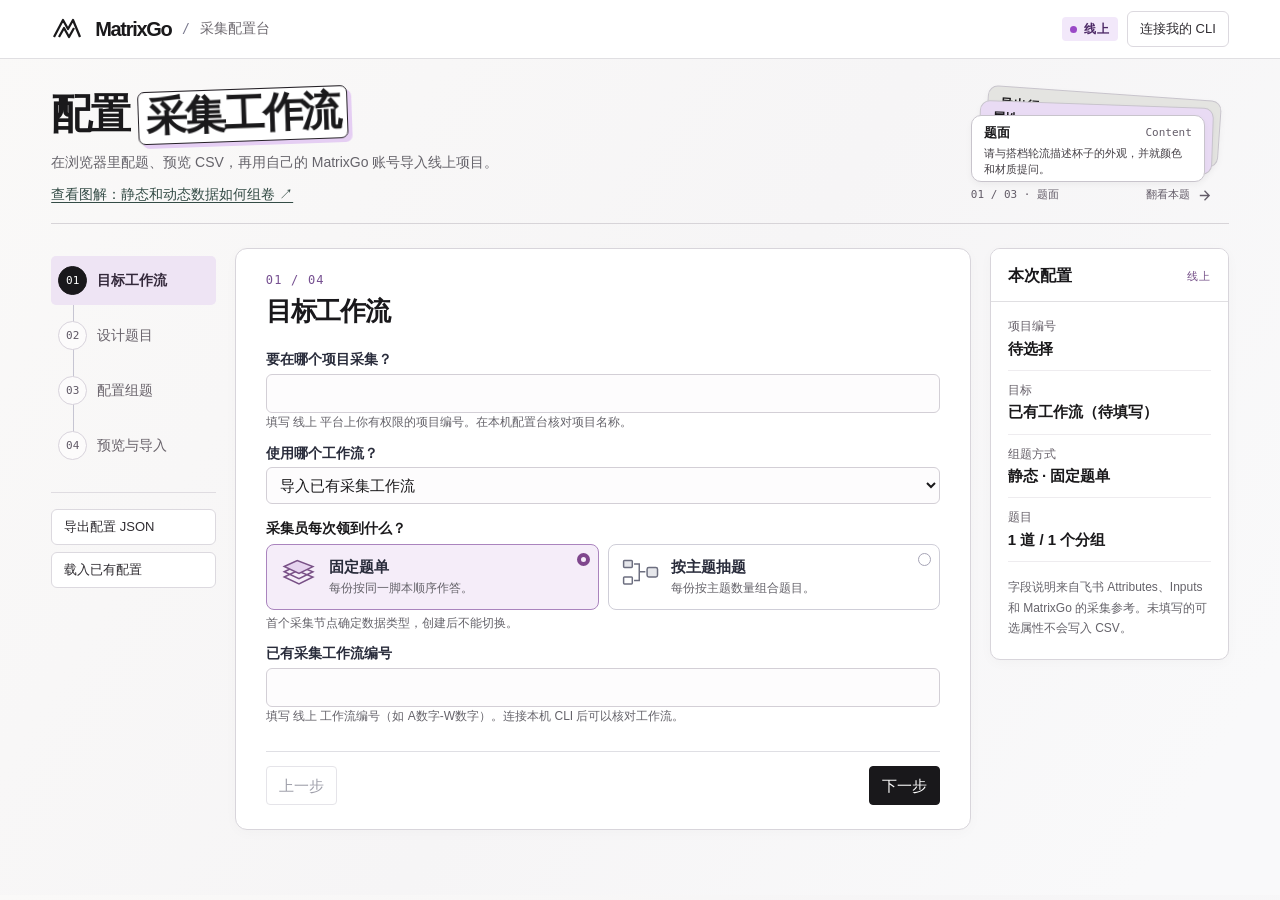
==== index.html @ cb78c06c "Publish collection configuration, personal CLI kit and workflow guide" ====
<!doctype html><html lang="zh-CN"><meta charset="utf-8"><meta name="viewport" content="width=device-width,initial-scale=1"><title>MatrixGo 采集配置台</title><link rel="stylesheet" href="ui.css"><header><div><span class="mark" aria-hidden="true"><svg viewBox="0 0 32 32" fill="none"><path d="M3 24 12 7l5 9 5-9 7 17M8 24l5-9 5 9 5-9" stroke="currentColor" stroke-width="2.25" stroke-linejoin="round"/></svg></span><strong>MatrixGo</strong><i>/</i><span class="brandtxt">采集配置台</span></div><div class="envbar"><span class="devtag"><em></em>线上</span><button id="connection" title="使用本机 MatrixGo">连接我的 CLI</button><button id="history" hidden>执行记录</button></div></header><main><div class="titleband"><div class="title-copy"><h1>配置<span class="paper-title">采集工作流</span></h1><p class="lead">在浏览器里配题、预览 CSV，再用自己的 MatrixGo 账号导入线上项目。</p><a class="guide-link" href="guide/collection/?view=flow" target="_blank" rel="noopener">查看图解：静态和动态数据如何组卷 ↗</a></div><button id="specimen" type="button" aria-label="查看当前题目的属性卡" title="点击切换：题面、属性、CSV"><span class="deck-stack" aria-hidden="true"><span class="deck-card" data-kind="content" data-rank="0"><span class="deck-head"><b>题面</b><i>Content</i></span><span class="deck-body"></span></span><span class="deck-card" data-kind="attrs" data-rank="1"><span class="deck-head"><b>属性</b><i>Attributes</i></span><span class="deck-body"></span></span><span class="deck-card" data-kind="csv" data-rank="2"><span class="deck-head"><b>导出行</b><i>CSV</i></span><span class="deck-body"></span></span></span><span class="deck-foot"><span id="deck-count">01 / 03</span><span>翻看本题 <svg viewBox="0 0 16 16" aria-hidden="true"><path d="M3 8h9M8 3l5 5-5 5"/></svg></span></span></button></div><div class="layout"><aside><nav id="nav"></nav><div class="files"><button id="save">导出配置 JSON</button><button id="load">载入已有配置</button><input type="file" id="file" accept=".json" hidden></div></aside><article><div id="page"></div><div id="err" role="alert"></div><footer><button id="prev">上一步</button><button id="next" class="primary">下一步</button></footer></article><section class="summary"><h3 class="receipt"><span>本次配置</span><i>线上</i></h3><div id="summary"></div><small>字段说明来自飞书 Attributes、Inputs 和 MatrixGo 的采集参考。未填写的可选属性不会写入 CSV。</small></section></div></main><dialog id="modal"><div id="dialogBody"></div><button id="close">关闭</button></dialog><script src="csv-lens.js" defer></script><script src="public.js" defer></script><script src="ui.js" defer></script></html>
---- ui.css ----
*{box-sizing:border-box}html{color-scheme:light}body{margin:0;background:#f1f4ef;color:#193b37;font:15px/1.55 -apple-system,BlinkMacSystemFont,'PingFang SC',sans-serif}header{background:#fff;border-bottom:1px solid #cfdbd1;padding:12px max(4vw,18px);display:flex;align-items:center;justify-content:space-between}header div{display:flex;align-items:center;gap:12px}.mark{background:#175c50;color:white;padding:3px 8px;border-radius:7px}i{color:#9db4a8}main{max-width:1500px;margin:auto;padding:28px 4vw 65px}h1{font-size:clamp(27px,3vw,38px);letter-spacing:-.05em;margin:0}h2{font-size:23px;margin:3px 0 12px}h3{margin:8px 0 13px;font-size:16px}.lead,small,.muted{color:#576d62}.lead{margin:2px 0 22px}.layout{display:grid;grid-template-columns:175px minmax(0,1fr) 222px;gap:18px;align-items:start}aside,.summary{position:sticky;top:12px}nav{display:grid;gap:4px}button,select,input,textarea{font:inherit;color:inherit}button{cursor:pointer;border:1px solid #bfcdc2;border-radius:6px;padding:7px 12px;background:#fff}button:disabled{opacity:.46;cursor:not-allowed}button:hover:not(:disabled){border-color:#246f60}nav button{text-align:left;background:transparent;border-color:transparent}nav button.on,.primary{background:#195d50;color:#fff}nav b{font:12px monospace;margin-right:9px}article,.summary,dialog{background:#fff;border:1px solid #cbd8ce;border-radius:12px}article{padding:22px 24px;min-width:0;box-shadow:0 7px 24px #21463109}.summary{padding:18px}.summary p{border-top:1px solid #e1e9e1;padding:7px 0;margin:0;display:grid;gap:1px}.summary span,.num{font-size:12px;color:#497561}.summary small{display:block;margin-top:15px}.num{font:12px monospace;letter-spacing:.05em}fieldset{border:0;margin:0;padding:0}label{display:block;font-weight:630;margin:10px 0 3px}small{display:block;font-size:12px;line-height:1.6}input:not([type=checkbox]),select,textarea{display:block;width:100%;border:1px solid #b7c9be;border-radius:6px;background:#fff;padding:7px 9px;min-height:37px}textarea{resize:vertical;min-height:64px}input:focus,select:focus,textarea:focus,button:focus-visible{outline:2px solid #68a18e;outline-offset:2px}.cols{display:grid;grid-template-columns:1fr 1fr;gap:0 13px}.row,footer,.tools{display:flex;gap:7px;align-items:center;flex-wrap:wrap}.tools{margin:10px 0}.files{margin-top:22px;display:grid;gap:7px}.files button{font-size:13px}footer{justify-content:space-between;margin-top:25px;border-top:1px solid #dbe4dc;padding-top:14px}.notice,#err:not(:empty){background:#fbf1d7;border-left:3px solid #c68a34;padding:8px 12px;margin:10px 0;white-space:pre-wrap}.error,#err:not(:empty){color:#8a391f}.box,details{border:1px solid #d6e1d8;border-radius:7px;padding:12px;margin:12px 0;background:#fafcf8}summary{cursor:pointer;font-weight:650}.pills{display:flex;gap:5px;flex-wrap:wrap}.pills .active{background:#e3f0e6;border-color:#4a8a75}.pills button{font-size:13px}.prop{border-top:1px solid #d8e3d9;padding:8px 0;display:grid;grid-template-columns:minmax(0,1fr) minmax(100px,32%);gap:12px}.prop label{margin:0;overflow-wrap:anywhere}.prop small{white-space:pre-line;overflow-wrap:anywhere}.toggle{display:flex;gap:7px;align-items:center}.attrmore{font:12px monospace}.attrs{max-height:440px;overflow:auto;padding:0 5px}.formitem{border-left:3px solid #b5d1bf;padding:4px 12px;margin:10px 0}.r{margin-left:auto}.chip{display:inline-block;border-radius:4px;background:#e8f1ea;padding:2px 7px;font-size:12px}.steps li{padding:2px}pre{white-space:pre-wrap;overflow-wrap:anywhere;max-height:300px;overflow:auto;font:12px/1.6 monospace}dialog{width:min(830px,94vw);max-height:85vh;padding:24px}dialog::backdrop{background:#163c3270}#close{margin-top:12px}.summary b{overflow-wrap:anywhere}@media(max-width:1050px){.layout{grid-template-columns:145px minmax(0,1fr)}.summary{grid-column:2;position:static}}@media(max-width:650px){main{padding:16px 10px}.layout{display:block}aside{position:static}.files{display:flex;margin:6px 0}nav{grid-template-columns:repeat(4,1fr);gap:2px}nav b{display:none}nav button{font-size:12px;padding:7px 3px;text-align:center}.summary{margin-top:12px}article{padding:14px}.cols,.prop{grid-template-columns:1fr}.prop{gap:3px}.lead{margin-bottom:12px}}
/* Indigo ink, paper and receipt */
:root{--ink:#191b2b;--mut:#656978;--blue:#4339ac;--line:#dfdfdc;--lilac:#eeedfb;--paper:#f7f6f2}body{color:var(--ink);background:var(--paper);font-family:-apple-system,BlinkMacSystemFont,'PingFang SC','Microsoft Yahei',sans-serif}header{background:#1d2035;border:0;color:#f8f7f4;height:55px;padding-inline:max(4vw,16px)}header strong{font-size:20px;letter-spacing:-.06em}.mark{display:grid;place-items:center;padding:0;background:transparent;color:#b5afff}.mark svg{width:32px;height:32px}header i{color:#77768b}.brandtxt{font-size:14px;color:#d6d5e3}header button{background:transparent;border-color:#515368;color:#f1efff;font-size:13px;border-radius:4px}header .envbar{gap:9px}.devtag{display:flex;align-items:center;gap:7px;color:#ffcf73;font:bold 12px/1.2 ui-monospace,monospace;letter-spacing:.08em}.devtag em{width:7px;height:7px;background:#ffcb62;border-radius:2px}.titleband{display:flex;justify-content:space-between;align-items:center;margin:0 0 23px;padding-bottom:17px;border-bottom:1px solid #cbcbd0}.period{color:#695ee5}.titleband h1{font-size:clamp(30px,3.1vw,47px);line-height:1.22;letter-spacing:-.05em}.titleband p{margin:4px 0 0;color:var(--mut)}.envnote{text-align:right;font-size:13px}.envnote span{display:block;color:var(--mut)}.envnote b{font:13px/1.8 ui-monospace,monospace}.layout{grid-template-columns:166px minmax(0,1fr) 234px;gap:22px}aside{padding-top:8px}nav{position:relative;gap:6px}nav::before{position:absolute;content:'';width:1px;background:#c6c5d2;top:18px;bottom:18px;left:22px;z-index:-1}nav button{color:#5b5e6d;font-size:14px;padding:9px 6px;display:flex;align-items:center;border-radius:5px;gap:10px}nav b{display:grid;place-items:center;width:29px;height:29px;background:var(--paper);border:1px solid #b9bac7;border-radius:50%;margin:0;color:#565a6b;font-size:11px}nav button.on{background:#e7e5f5;color:#322a85;font-weight:700}nav .on b{color:white;background:#4840a8;border-color:#4840a8}.files{border-top:1px solid var(--line);padding-top:16px}.files button{background:transparent;text-align:left}.summary{border:0;border-radius:3px;background:#fff;box-shadow:0 2px 9px #1818250d;overflow:hidden;padding:0 17px 20px}.receipt{margin:0 -17px 5px;display:flex;justify-content:space-between;align-items:center;background:#282941;color:#fff;padding:13px 17px;font-size:16px}.receipt i{font:11px ui-monospace,monospace;color:#f5cf85;letter-spacing:.1em}.summary p{border-top:0;border-bottom:1px dashed #d7d6df;padding:10px 0}.summary span,.num{color:#656184}.summary small{color:var(--mut)}article{position:relative;border:1px solid var(--line);border-top:3px solid var(--blue);border-radius:3px;padding:24px clamp(17px,2.3vw,34px);box-shadow:0 4px 18px #191d2a06}article h2{color:#202034;margin:4px 0 18px;font-size:25px}.num{font:12px ui-monospace,monospace;letter-spacing:.1em;color:var(--blue)}label{font-size:14px;color:#292c3b}small,.muted{color:var(--mut)}button{border-color:#c7c6d0;color:#2f3047;border-radius:4px}.primary{background:var(--blue);border-color:var(--blue);color:white}.primary:hover:not(:disabled){background:#342b8a}input:not([type=checkbox]),textarea,select{background:#fdfdfc;color:var(--ink);border-color:#c7c8d0;border-radius:4px}input:focus,select:focus,textarea:focus,button:focus-visible{outline-color:#8f89d6}.box,details{background:#f8f8fb;border-color:#dfdfe8;border-radius:4px}.prop{border-color:#e0dfe7}.chip,.pills .active{color:#3b328e;background:var(--lilac);border-color:#8880c7}.formitem{border-color:#aba5db}footer{border-top-color:#dfdfe4}.notice,#err:not(:empty){background:#fff2d6;border-color:#c58c2b}.files [hidden],[hidden]{display:none!important}.summary{word-break:break-word}pre{background:#efeff5;padding:10px}dialog{border-color:var(--line);color:var(--ink);border-radius:7px}@media(max-width:1080px){.layout{grid-template-columns:146px minmax(0,1fr)}.summary{grid-column:2}.envnote{display:none}}@media(max-width:650px){main{padding:15px 12px 34px}header{padding-inline:12px}header div{gap:6px}header strong{font-size:17px}.brandtxt,header>div>i{display:none}.layout{display:block}.titleband{margin-bottom:6px;padding-bottom:10px}nav{gap:3px}nav::before{display:none}nav button{justify-content:center;padding:7px 1px;font-size:12px;gap:3px}nav b{display:none}.files{border:0;padding:0;margin:8px 0;justify-content:flex-end}.files button{font-size:12px;padding:3px 8px}aside{padding-top:0}.envbar button{padding:5px 8px}article{padding:16px}.summary{margin-top:12px}.titleband h1{font-size:31px}}
.receipt span{color:#f6f5ff;font-size:15px}.modeblock{margin:14px 0 10px}.modeblock legend{padding:0;font-size:14px;font-weight:650}.modegrid{display:grid;grid-template-columns:1fr 1fr;gap:9px;margin:4px 0}.modecard{position:relative;display:flex;align-items:center;gap:10px;min-width:0;margin:0;padding:10px 12px;border:1px solid #cfced8;border-radius:5px;cursor:pointer;background:#fff}.modecard i{border:1px solid #a6a4b6;border-radius:50%;width:13px;height:13px;position:absolute;right:8px;top:8px}.modecard.chosen{background:#f1effa;border-color:#847bc9}.modecard.chosen i{border:4px solid #5548b6}.modecard:focus-within{outline:2px solid #8d83cd}.modecard input[type=radio]{clip-path:inset(50%);width:1px;height:1px;padding:0;border:0;min-height:0;position:absolute}.modecard strong{font-size:15px}.modecard small{font-weight:400}.modeicon{flex:none}.modeicon svg{width:40px;height:37px;stroke:#61559e;stroke-width:1.7}.modeicon .fill{fill:#d7d1f2}.modecard:not(.chosen) svg{stroke:#6c6e7f}.modecard:not(.chosen) .fill{fill:#e6e7eb}@media(max-width:750px){.modecard{gap:6px;align-items:flex-start;flex-direction:column;padding:8px}.modeicon svg{width:28px;height:23px}.modecard small{font-size:11px}}
/* Inline field-to-CSV inspector */
.csv-bar{margin:16px 0 14px;padding:12px 15px;background:#f5f4fa;border:1px solid #dcd9eb;border-left:3px solid var(--blue);border-radius:4px}.csv-bar-top,.csv-label,.csv-legend{display:flex;align-items:center;justify-content:space-between;gap:8px}.csv-bar-top{margin-bottom:5px}.csv-bar-top b{font-size:14px}.csv-switch{display:flex;padding:2px;background:#e6e4ef;border-radius:5px}.csv-switch button{padding:4px 11px;background:none;font-size:12px;border:1px solid transparent}.csv-switch [aria-pressed=true]{background:white;border-color:#c7c2db;color:#383183;font-weight:650;box-shadow:0 1px 3px #23213412}.csv-bar details{padding:7px 0 0;margin:8px 0 0;border:0;border-top:1px solid #dcd9e7;border-radius:0;background:none}.csv-bar summary{font-size:12px;color:var(--blue);width:fit-content}.csv-label{align-items:baseline;justify-content:flex-start;margin:10px 0 3px}.csv-label label{margin:0}.prop .csv-label{margin:0}.csv-label .csv-peek{flex:none;padding:2px 5px;border:1px solid #d3d0df;color:#5b5674;font:10px/1.25 ui-monospace,monospace;letter-spacing:.04em;background:#fff;border-radius:3px}.csv-peek.is-on,.csv-peek:hover:not(:disabled){background:#eae7fc;border-color:#9089c6;color:#392e87}.csv-slot{min-width:0;grid-column:1/-1;margin:5px 0 4px;border-left:2px solid #b4addd;padding:3px 8px}.csv-slot.is-detail{background:#f2f0fa;border:1px solid #dcd7ec;border-left:2px solid #7567b9;border-radius:3px;padding:7px 9px}.csv-mapping{display:flex;flex-wrap:wrap;align-items:baseline;gap:2px 8px;font-size:12px}.csv-mapping code,.csv-record-body pre,.csv-detail pre{font:12px/1.55 ui-monospace,SFMono-Regular,Consolas,monospace;overflow-wrap:anywhere;white-space:pre-wrap;min-width:0}.csv-address{color:#443590;font-weight:650!important}.csv-fragment{color:#25243b;max-height:5em;overflow:auto}.csv-empty{color:#666474;font-size:12px}.csv-detail{margin-top:5px}.csv-caption{margin:6px 0 3px;font-size:11px;color:#635d7b;font-weight:650}.csv-detail pre,.csv-record-body pre{background:#fff;border:1px solid #dedce8;border-radius:3px;padding:7px 8px;margin:0;max-height:11em}.csv-record-body{margin:8px 0 3px}.csv-record-body>small{margin-top:7px}.csv-legend{font-size:12px;color:#5a526f}.csv-legend button{padding:3px 7px;font-size:12px}.cols>*{min-width:0}.prop>.csv-slot{margin-top:0}.prop:has(>.csv-slot:not([hidden])){row-gap:4px}
/* Studio: white gallery wall, ink type, lilac paper, layered specimens. */
:root{--ink:#1a191b;--mut:#65636a;--blue:#6b2fad;--line:#e0dfe2;--lilac:#f0e5fc;--paper:#faf9f9;--black:#19181b;--violet:#7832b6;--ease:cubic-bezier(.22,.78,.24,1)}
body{background:linear-gradient(122deg,#faf9f8 0,#f6f5f6 52%,#f9f9fa 92%);color:var(--ink)}header{height:59px;background:#fff;border-bottom:1px solid var(--line);color:var(--ink)}header .mark{color:var(--ink)}header strong{letter-spacing:-.065em}.brandtxt{color:#6e6a70}header button,.files button{color:#302d32;border:1px solid #dcd9df;border-radius:6px;background:#fff}header button:hover,.files button:hover{border-color:#82768e}header .devtag{color:#4c2866;background:#f2e8fa;padding:5px 8px;border-radius:4px}.devtag em{background:#9a48c7;border-radius:50%}
main{max-width:1510px;padding-top:18px}.titleband{border-bottom:1px solid #d7d4d8;min-height:145px;margin-bottom:24px;padding:10px 0 18px;gap:20px}.titleband h1{font-size:clamp(29px,3.2vw,48px);font-weight:800;line-height:1.32;letter-spacing:-.055em}.title-copy .lead{margin-top:10px;font-size:14px}.paper-title{display:inline-block;background:#fff;border:1px solid #252127;border-radius:7px;margin-left:9px;padding:0 .18em .045em;line-height:1.19;box-shadow:4px 4px 0 #e5cef3;transform:rotate(-2deg);transform-origin:45% 60%}.title-copy{min-width:0}
#specimen{flex:0 0 255px;display:block;position:relative;padding:0 0 0 7px;margin:0 10px 0 0;background:transparent;border:0;border-radius:8px;text-align:left;color:var(--ink)}.deck-stack{position:relative;display:block;margin:0 14px 0 0;height:92px;isolation:isolate}.deck-card{display:block;position:absolute;bottom:0;left:0;width:100%;height:67px;border:1px solid #c8c4cc;border-radius:10px;padding:7px 12px 9px;overflow:hidden;box-shadow:0 3px 7px #19151c0b;backface-visibility:hidden;transition:transform 410ms var(--ease),opacity 270ms var(--ease)}.deck-card[data-kind=content]{background:#fff}.deck-card[data-kind=attrs]{background:#e9dbf4}.deck-card[data-kind=csv]{background:#e4e4e1}.deck-card[data-rank="0"]{transform:translate(0,0);z-index:3}.deck-card[data-rank="1"]{transform:translate(8px,-11px) rotate(2deg);z-index:2}.deck-card[data-rank="2"]{transform:translate(15px,-22px) rotate(4deg);z-index:1}.deck-head,.deck-foot,.deck-foot>span:last-child{display:flex;align-items:center;justify-content:space-between;gap:7px}.deck-head b{font-size:13px}.deck-head i,.deck-foot{color:#635c68;font:11px/1.3 ui-monospace,monospace}.deck-head i{font-style:normal}.deck-body{display:-webkit-box;-webkit-box-orient:vertical;-webkit-line-clamp:2;overflow:hidden;overflow-wrap:anywhere;font:11px/1.5 ui-monospace,'PingFang SC',monospace;color:#454046;margin-top:3px}.deck-foot{margin:6px 7px 0 0}.deck-foot svg{width:15px;height:15px;stroke:currentColor;fill:none;stroke-width:1.4}
.layout{gap:clamp(14px,1.5vw,24px)}article{border:1px solid #d8d5db;border-radius:12px;box-shadow:0 3px 14px #25202806;background:white}article h2{font-size:26px;font-weight:780;letter-spacing:-.045em;color:var(--black)}.num{color:#765091}.summary{border:1px solid #d8d5db;border-radius:10px;box-shadow:0 3px 13px #25202807}.receipt{background:#fff;color:var(--black);border-bottom:1px solid var(--line);padding:15px 17px 12px}.receipt span{font-size:16px;color:var(--black)}.receipt i{color:#77538a}.summary p{border-bottom:1px solid #eeecef}.summary span:not(.receipt span){color:#67616a}.summary small{line-height:1.7}nav button{color:#69636b}nav button.on{background:#eee4f4;color:#34293b}nav b{color:#5f5865;border-color:#d8d3dc;background:#fcfbfb}nav .on b{background:var(--black);border-color:var(--black);color:white}.files{border-top-color:#dfdce1}.primary,.primary:hover:not(:disabled){background:var(--black);border-color:var(--black);color:white}.primary:hover:not(:disabled){background:#34253e}.pills .active,.chip{background:#f3e9fa;color:#53266d;border-color:#c9abd9}.modecard,.modecard.chosen{border-radius:8px}.modecard.chosen{background:#f5edf9;border-color:#aa84be}.modecard.chosen i{border-color:#7f478d}.modeicon svg{stroke:#795187}.modeicon .fill{fill:#e6d3ef}input:not([type=checkbox]),select,textarea{border-color:#d3cfd6;background:#fdfcfd;border-radius:6px}input[type=checkbox],input[type=radio]{accent-color:#733998}input:focus,select:focus,textarea:focus,button:focus-visible,.modecard:focus-within{outline-color:#a371ba}.box,details{border-color:#e3dfe6;background:#faf9fb;border-radius:7px}.prop{border-color:#e4e0e6}.csv-bar{border:1px solid #e0d5e7;border-left:3px solid #b78bcc;background:#f7f3f9;border-radius:8px}.csv-switch{background:#eae4ed}.csv-switch [aria-pressed=true]{background:#211f22;color:#fff;border-color:#211f22}.csv-address,.csv-bar summary{color:#713c8a}.csv-slot{border-left-color:#c6a9d6}.csv-slot.is-detail{background:#f8f4fa;border-color:#ded0e5;border-left-color:#ac7dbf}.csv-peek.is-on,.csv-peek:hover:not(:disabled){background:#f4e9fa;color:#5e3174;border-color:#b995ca}.csv-caption{color:#66526d}
@media(min-width:1100px){.layout{grid-template-columns:165px minmax(0,1fr) 239px}}@media(max-width:650px){header{height:48px}main{padding-top:7px}.titleband{min-height:unset;align-items:center;gap:8px;margin-bottom:5px;padding:8px 0 12px}.titleband h1{font-size:clamp(21px,5.4vw,32px)}.paper-title{margin-left:4px;border-radius:4px;box-shadow:2px 2px 0 #e5cef3}.title-copy .lead{margin-top:7px;max-width:19em;font-size:11px}.title-copy{flex:1}#specimen{flex-basis:113px;margin:0 3px 0 0;padding:0}.deck-stack{height:64px;margin-right:9px}.deck-card{height:46px;border-radius:6px;padding:5px 6px}.deck-card[data-rank="1"]{transform:translate(4px,-6px) rotate(2deg)}.deck-card[data-rank="2"]{transform:translate(8px,-12px) rotate(4deg)}.deck-head b{font-size:11px}.deck-head i{font-size:8px}.deck-body{font-size:9px;-webkit-line-clamp:1}.deck-foot{margin:4px 0 0;font-size:9px}.deck-foot>span:last-child{font-size:0;gap:0}.deck-foot svg{width:12px}.layout .summary{position:static}.titleband+.layout aside{margin:5px 0}.csv-bar{padding:10px}.csv-bar-top b{font-size:13px}.csv-label .csv-peek{min-width:32px;min-height:23px}.envbar .devtag{font-size:10px}.summary p{padding:6px 0}}
@keyframes studio-arrive{from{opacity:.45;transform:translateY(6px)}to{opacity:1;transform:translateY(0)}}@keyframes studio-reveal{from{opacity:.6;transform:translateX(-4px)}to{opacity:1;transform:none}}@media(prefers-reduced-motion:no-preference){#page .arrive{animation:studio-arrive 240ms var(--ease) both}.csv-slot.is-detail:not([hidden]){animation:studio-reveal 180ms var(--ease) both}button,.modecard{transition:background-color 150ms,color 150ms,border-color 150ms}.paper-title{animation:paper-settle 450ms var(--ease) both}@keyframes paper-settle{from{opacity:.25;transform:translateY(5px) rotate(1deg)}to{opacity:1;transform:rotate(-2deg)}}}@media(prefers-reduced-motion:reduce){*,*::before,*::after{scroll-behavior:auto!important;animation:none!important;transition:none!important}}

.theme-rules{display:grid;margin:1.25rem 0 .5rem;border-top:1px solid #c9c8bd}.theme-rule{display:grid;grid-template-columns:minmax(0,1fr) 6rem auto;align-items:center;gap:1rem;padding:12px 0;border-bottom:1px solid #d7d6cb}.theme-rule small{display:block;overflow-wrap:anywhere}.theme-no{font:12px monospace;color:#696b69;margin-right:.65rem}.theme-rule label{font-size:12px;margin:0}.theme-rule input{margin:3px 0 0}.theme-move{display:flex;gap:2px}.theme-move button{padding:4px 8px}.theme-move button:disabled{opacity:.28}@media(max-width:560px){.theme-rule{grid-template-columns:minmax(0,1fr) 4.5rem auto;gap:6px}.theme-move{flex-direction:column}}

.guide-link{display:inline-block;margin-top:.6rem;color:#344c46;text-underline-offset:.22em;font-size:.9rem}
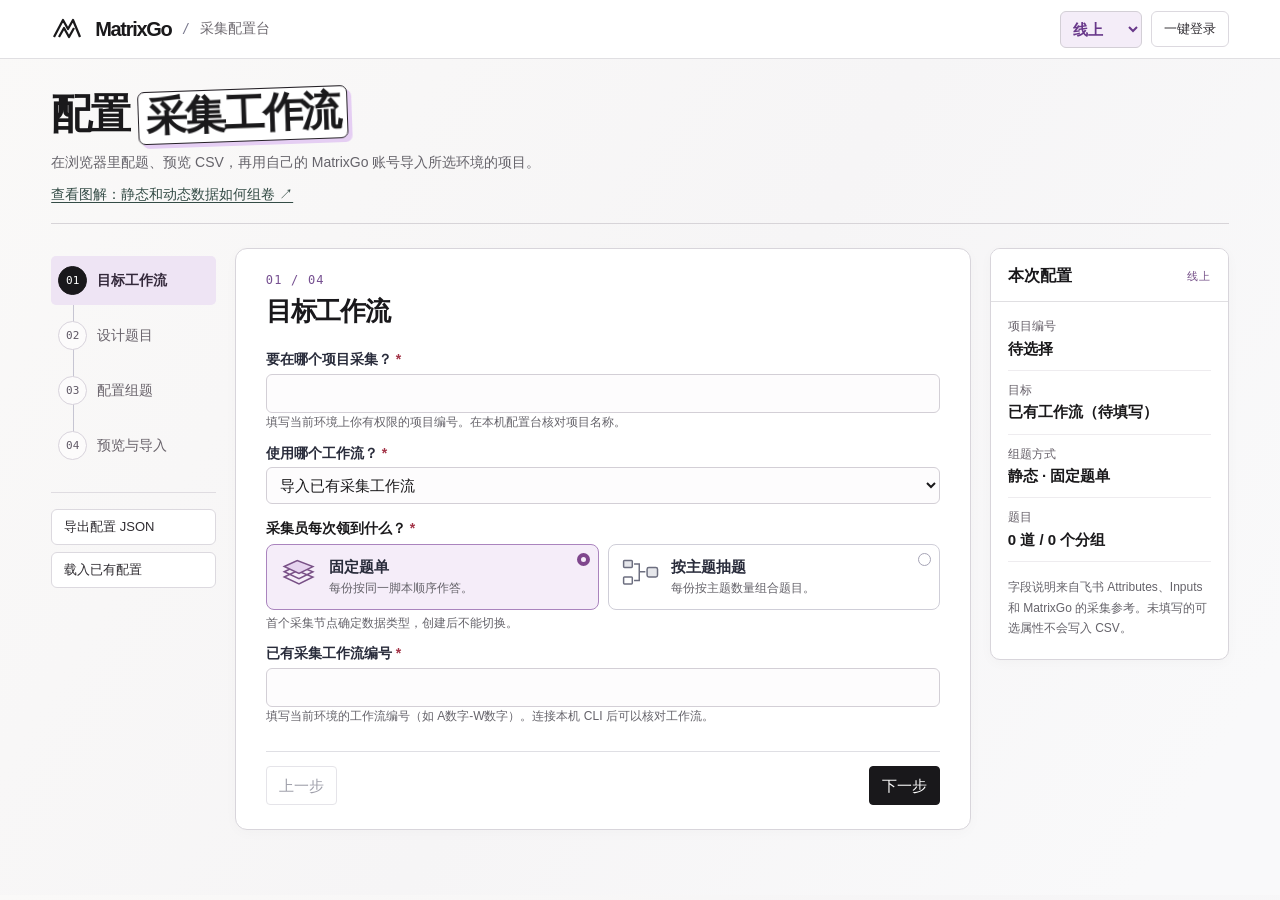
==== commit db7f9db6: "校验目标工作流，按脚本配置题目与可选 PIN，支持本机分环境登录" ====
--- a/index.html
+++ b/index.html
@@ -1 +1 @@
-<!doctype html><html lang="zh-CN"><meta charset="utf-8"><meta name="viewport" content="width=device-width,initial-scale=1"><title>MatrixGo 采集配置台</title><link rel="stylesheet" href="ui.css"><header><div><span class="mark" aria-hidden="true"><svg viewBox="0 0 32 32" fill="none"><path d="M3 24 12 7l5 9 5-9 7 17M8 24l5-9 5 9 5-9" stroke="currentColor" stroke-width="2.25" stroke-linejoin="round"/></svg></span><strong>MatrixGo</strong><i>/</i><span class="brandtxt">采集配置台</span></div><div class="envbar"><span class="devtag"><em></em>线上</span><button id="connection" title="使用本机 MatrixGo">连接我的 CLI</button><button id="history" hidden>执行记录</button></div></header><main><div class="titleband"><div class="title-copy"><h1>配置<span class="paper-title">采集工作流</span></h1><p class="lead">在浏览器里配题、预览 CSV，再用自己的 MatrixGo 账号导入线上项目。</p><a class="guide-link" href="guide/collection/?view=flow" target="_blank" rel="noopener">查看图解：静态和动态数据如何组卷 ↗</a></div><button id="specimen" type="button" aria-label="查看当前题目的属性卡" title="点击切换：题面、属性、CSV"><span class="deck-stack" aria-hidden="true"><span class="deck-card" data-kind="content" data-rank="0"><span class="deck-head"><b>题面</b><i>Content</i></span><span class="deck-body"></span></span><span class="deck-card" data-kind="attrs" data-rank="1"><span class="deck-head"><b>属性</b><i>Attributes</i></span><span class="deck-body"></span></span><span class="deck-card" data-kind="csv" data-rank="2"><span class="deck-head"><b>导出行</b><i>CSV</i></span><span class="deck-body"></span></span></span><span class="deck-foot"><span id="deck-count">01 / 03</span><span>翻看本题 <svg viewBox="0 0 16 16" aria-hidden="true"><path d="M3 8h9M8 3l5 5-5 5"/></svg></span></span></button></div><div class="layout"><aside><nav id="nav"></nav><div class="files"><button id="save">导出配置 JSON</button><button id="load">载入已有配置</button><input type="file" id="file" accept=".json" hidden></div></aside><article><div id="page"></div><div id="err" role="alert"></div><footer><button id="prev">上一步</button><button id="next" class="primary">下一步</button></footer></article><section class="summary"><h3 class="receipt"><span>本次配置</span><i>线上</i></h3><div id="summary"></div><small>字段说明来自飞书 Attributes、Inputs 和 MatrixGo 的采集参考。未填写的可选属性不会写入 CSV。</small></section></div></main><dialog id="modal"><div id="dialogBody"></div><button id="close">关闭</button></dialog><script src="csv-lens.js" defer></script><script src="public.js" defer></script><script src="ui.js" defer></script></html>
+<!doctype html><html lang="zh-CN"><meta charset="utf-8"><meta name="viewport" content="width=device-width,initial-scale=1"><title>MatrixGo 采集配置台</title><link rel="stylesheet" href="ui.css"><header><div><span class="mark" aria-hidden="true"><svg viewBox="0 0 32 32" fill="none"><path d="M3 24 12 7l5 9 5-9 7 17M8 24l5-9 5 9 5-9" stroke="currentColor" stroke-width="2.25" stroke-linejoin="round"/></svg></span><strong>MatrixGo</strong><i>/</i><span class="brandtxt">采集配置台</span></div><div class="envbar"><select id="env-select" aria-label="平台环境"><option value="PROD">线上</option><option value="DEV">DEV</option></select><button id="connection">一键登录</button><button id="history" hidden>执行记录</button></div></header><main><div class="titleband"><div class="title-copy"><h1>配置<span class="paper-title">采集工作流</span></h1><p class="lead">在浏览器里配题、预览 CSV，再用自己的 MatrixGo 账号导入所选环境的项目。</p><a class="guide-link" href="guide/collection/?view=flow" target="_blank" rel="noopener">查看图解：静态和动态数据如何组卷 ↗</a></div><button id="specimen" type="button" aria-label="查看当前题目的属性卡" title="点击切换：题面、属性、CSV"><span class="deck-stack" aria-hidden="true"><span class="deck-card" data-kind="content" data-rank="0"><span class="deck-head"><b>题面</b><i>Content</i></span><span class="deck-body"></span></span><span class="deck-card" data-kind="attrs" data-rank="1"><span class="deck-head"><b>属性</b><i>Attributes</i></span><span class="deck-body"></span></span><span class="deck-card" data-kind="csv" data-rank="2"><span class="deck-head"><b>导出行</b><i>CSV</i></span><span class="deck-body"></span></span></span><span class="deck-foot"><span id="deck-count">01 / 03</span><span>翻看本题 <svg viewBox="0 0 16 16" aria-hidden="true"><path d="M3 8h9M8 3l5 5-5 5"/></svg></span></span></button></div><div class="layout"><aside><nav id="nav"></nav><div class="files"><button id="save">导出配置 JSON</button><button id="load">载入已有配置</button><input type="file" id="file" accept=".json" hidden></div></aside><article><div id="page"></div><div id="err" role="alert"></div><footer><button id="prev">上一步</button><button id="next" class="primary">下一步</button></footer></article><section class="summary"><h3 class="receipt"><span>本次配置</span><i id="env-summary">DEV</i></h3><div id="summary"></div><small>字段说明来自飞书 Attributes、Inputs 和 MatrixGo 的采集参考。未填写的可选属性不会写入 CSV。</small></section></div></main><dialog id="modal"><div id="dialogBody"></div><button id="close">关闭</button></dialog><script src="csv-lens.js" defer></script><script src="public.js" defer></script><script src="ui.js" defer></script></html>
--- a/ui.css
+++ b/ui.css
@@ -16,3 +16,5 @@
 .theme-rules{display:grid;margin:1.25rem 0 .5rem;border-top:1px solid #c9c8bd}.theme-rule{display:grid;grid-template-columns:minmax(0,1fr) 6rem auto;align-items:center;gap:1rem;padding:12px 0;border-bottom:1px solid #d7d6cb}.theme-rule small{display:block;overflow-wrap:anywhere}.theme-no{font:12px monospace;color:#696b69;margin-right:.65rem}.theme-rule label{font-size:12px;margin:0}.theme-rule input{margin:3px 0 0}.theme-move{display:flex;gap:2px}.theme-move button{padding:4px 8px}.theme-move button:disabled{opacity:.28}@media(max-width:560px){.theme-rule{grid-template-columns:minmax(0,1fr) 4.5rem auto;gap:6px}.theme-move{flex-direction:column}}
 
 .guide-link{display:inline-block;margin-top:.6rem;color:#344c46;text-underline-offset:.22em;font-size:.9rem}
+.script-panel{margin:16px 0 24px}.script-top,.script-head{display:flex;align-items:center;gap:12px;flex-wrap:wrap}.script-top>div{flex:1;min-width:180px}.script-top p{margin:0;color:#625d68}.script-block{margin:12px 0;padding:15px;border:1px solid #dad7dc;border-radius:10px}.script-block.current{border-color:#a37fba;background:#fcf9ff}.script-head strong{overflow-wrap:anywhere}.script-head>div{margin-left:auto;display:flex;gap:7px}.script-head button{font-size:12px}.script-items{border-left:2px solid #dbcede;margin:12px 0 0 5px;padding:3px 0 3px 13px;display:flex;gap:6px;flex-wrap:wrap}.script-items button span{color:#7d7283;margin-right:6px;font-size:11px}.script-items button[aria-current]{border-color:#9253ad;background:#f1e8f7}.script-crumb span{font-weight:400;color:#706673}#script-error{display:block;color:#9c3141}#specimen[hidden]{display:none}
+.req{color:#a33448}.field-error{display:block}[aria-invalid=true]{border-color:#a33448}.pin-fold summary small{font-weight:400;display:block;margin:4px 0 0}#env-select{width:auto;min-width:82px;padding:5px 8px;color:#68388a;background:#f4edf8;font-weight:650}.envbar{flex-wrap:wrap}
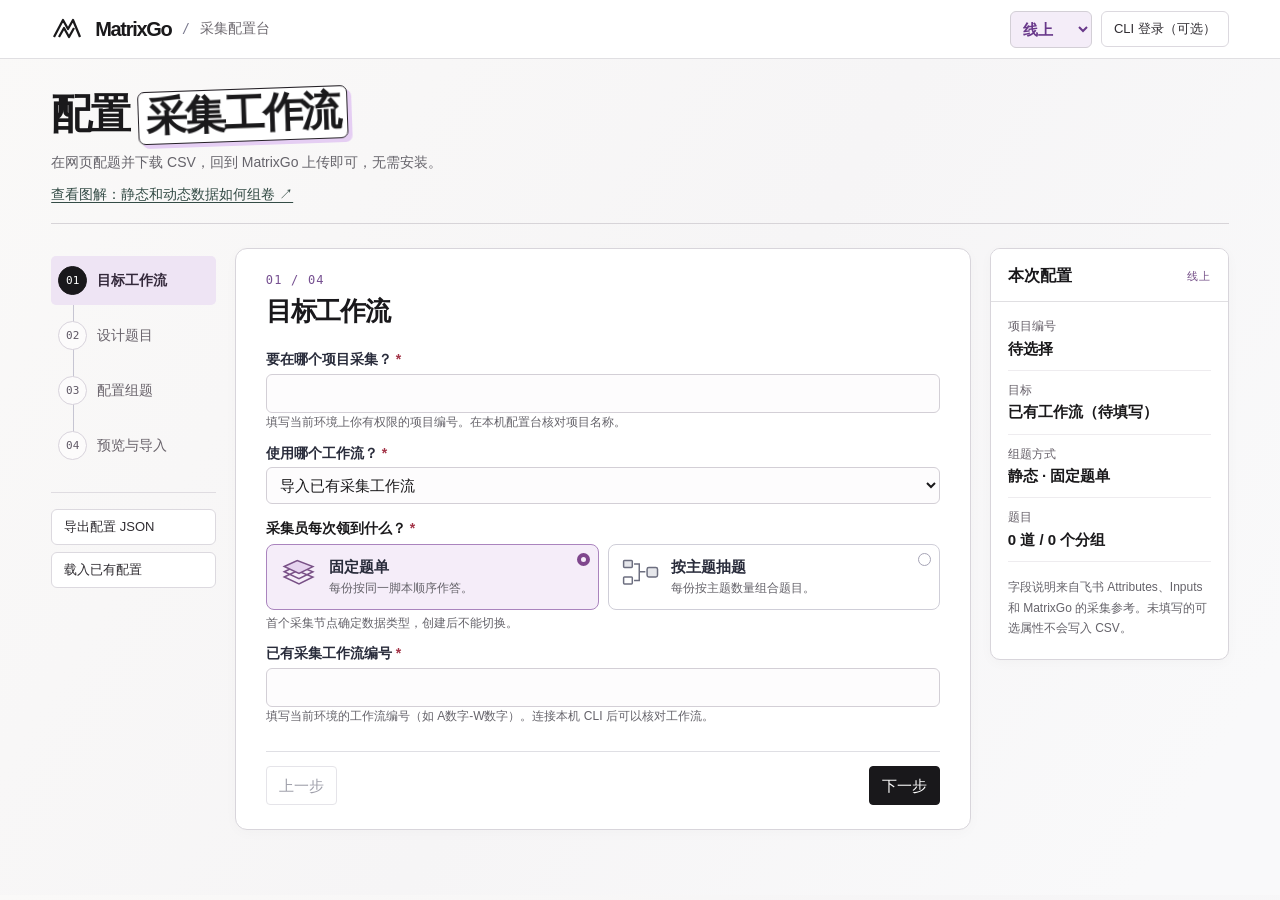
==== commit 0338c803: "默认在浏览器下载 CSV，为 Mac 提供可双击的配置台应用" ====
--- a/index.html
+++ b/index.html
@@ -1 +1 @@
-<!doctype html><html lang="zh-CN"><meta charset="utf-8"><meta name="viewport" content="width=device-width,initial-scale=1"><title>MatrixGo 采集配置台</title><link rel="stylesheet" href="ui.css"><header><div><span class="mark" aria-hidden="true"><svg viewBox="0 0 32 32" fill="none"><path d="M3 24 12 7l5 9 5-9 7 17M8 24l5-9 5 9 5-9" stroke="currentColor" stroke-width="2.25" stroke-linejoin="round"/></svg></span><strong>MatrixGo</strong><i>/</i><span class="brandtxt">采集配置台</span></div><div class="envbar"><select id="env-select" aria-label="平台环境"><option value="PROD">线上</option><option value="DEV">DEV</option></select><button id="connection">一键登录</button><button id="history" hidden>执行记录</button></div></header><main><div class="titleband"><div class="title-copy"><h1>配置<span class="paper-title">采集工作流</span></h1><p class="lead">在浏览器里配题、预览 CSV，再用自己的 MatrixGo 账号导入所选环境的项目。</p><a class="guide-link" href="guide/collection/?view=flow" target="_blank" rel="noopener">查看图解：静态和动态数据如何组卷 ↗</a></div><button id="specimen" type="button" aria-label="查看当前题目的属性卡" title="点击切换：题面、属性、CSV"><span class="deck-stack" aria-hidden="true"><span class="deck-card" data-kind="content" data-rank="0"><span class="deck-head"><b>题面</b><i>Content</i></span><span class="deck-body"></span></span><span class="deck-card" data-kind="attrs" data-rank="1"><span class="deck-head"><b>属性</b><i>Attributes</i></span><span class="deck-body"></span></span><span class="deck-card" data-kind="csv" data-rank="2"><span class="deck-head"><b>导出行</b><i>CSV</i></span><span class="deck-body"></span></span></span><span class="deck-foot"><span id="deck-count">01 / 03</span><span>翻看本题 <svg viewBox="0 0 16 16" aria-hidden="true"><path d="M3 8h9M8 3l5 5-5 5"/></svg></span></span></button></div><div class="layout"><aside><nav id="nav"></nav><div class="files"><button id="save">导出配置 JSON</button><button id="load">载入已有配置</button><input type="file" id="file" accept=".json" hidden></div></aside><article><div id="page"></div><div id="err" role="alert"></div><footer><button id="prev">上一步</button><button id="next" class="primary">下一步</button></footer></article><section class="summary"><h3 class="receipt"><span>本次配置</span><i id="env-summary">DEV</i></h3><div id="summary"></div><small>字段说明来自飞书 Attributes、Inputs 和 MatrixGo 的采集参考。未填写的可选属性不会写入 CSV。</small></section></div></main><dialog id="modal"><div id="dialogBody"></div><button id="close">关闭</button></dialog><script src="csv-lens.js" defer></script><script src="public.js" defer></script><script src="ui.js" defer></script></html>
+<!doctype html><html lang="zh-CN"><meta charset="utf-8"><meta name="viewport" content="width=device-width,initial-scale=1"><title>MatrixGo 采集配置台</title><link rel="stylesheet" href="ui.css"><header><div><span class="mark" aria-hidden="true"><svg viewBox="0 0 32 32" fill="none"><path d="M3 24 12 7l5 9 5-9 7 17M8 24l5-9 5 9 5-9" stroke="currentColor" stroke-width="2.25" stroke-linejoin="round"/></svg></span><strong>MatrixGo</strong><i>/</i><span class="brandtxt">采集配置台</span></div><div class="envbar"><select id="env-select" aria-label="平台环境"><option value="PROD">线上</option><option value="DEV">DEV</option></select><button id="connection">CLI 登录（可选）</button><button id="history" hidden>执行记录</button></div></header><main><div class="titleband"><div class="title-copy"><h1>配置<span class="paper-title">采集工作流</span></h1><p class="lead">在网页配题并下载 CSV，回到 MatrixGo 上传即可，无需安装。</p><a class="guide-link" href="guide/collection/?view=flow" target="_blank" rel="noopener">查看图解：静态和动态数据如何组卷 ↗</a></div><button id="specimen" type="button" aria-label="查看当前题目的属性卡" title="点击切换：题面、属性、CSV"><span class="deck-stack" aria-hidden="true"><span class="deck-card" data-kind="content" data-rank="0"><span class="deck-head"><b>题面</b><i>Content</i></span><span class="deck-body"></span></span><span class="deck-card" data-kind="attrs" data-rank="1"><span class="deck-head"><b>属性</b><i>Attributes</i></span><span class="deck-body"></span></span><span class="deck-card" data-kind="csv" data-rank="2"><span class="deck-head"><b>导出行</b><i>CSV</i></span><span class="deck-body"></span></span></span><span class="deck-foot"><span id="deck-count">01 / 03</span><span>翻看本题 <svg viewBox="0 0 16 16" aria-hidden="true"><path d="M3 8h9M8 3l5 5-5 5"/></svg></span></span></button></div><div class="layout"><aside><nav id="nav"></nav><div class="files"><button id="save">导出配置 JSON</button><button id="load">载入已有配置</button><input type="file" id="file" accept=".json" hidden></div></aside><article><div id="page"></div><div id="err" role="alert"></div><footer><button id="prev">上一步</button><button id="next" class="primary">下一步</button></footer></article><section class="summary"><h3 class="receipt"><span>本次配置</span><i id="env-summary">DEV</i></h3><div id="summary"></div><small>字段说明来自飞书 Attributes、Inputs 和 MatrixGo 的采集参考。未填写的可选属性不会写入 CSV。</small></section></div></main><dialog id="modal"><div id="dialogBody"></div><button id="close">关闭</button></dialog><script src="csv-lens.js" defer></script><script src="public.js?v=simple-3" defer></script><script src="ui.js?v=simple-3" defer></script></html>
